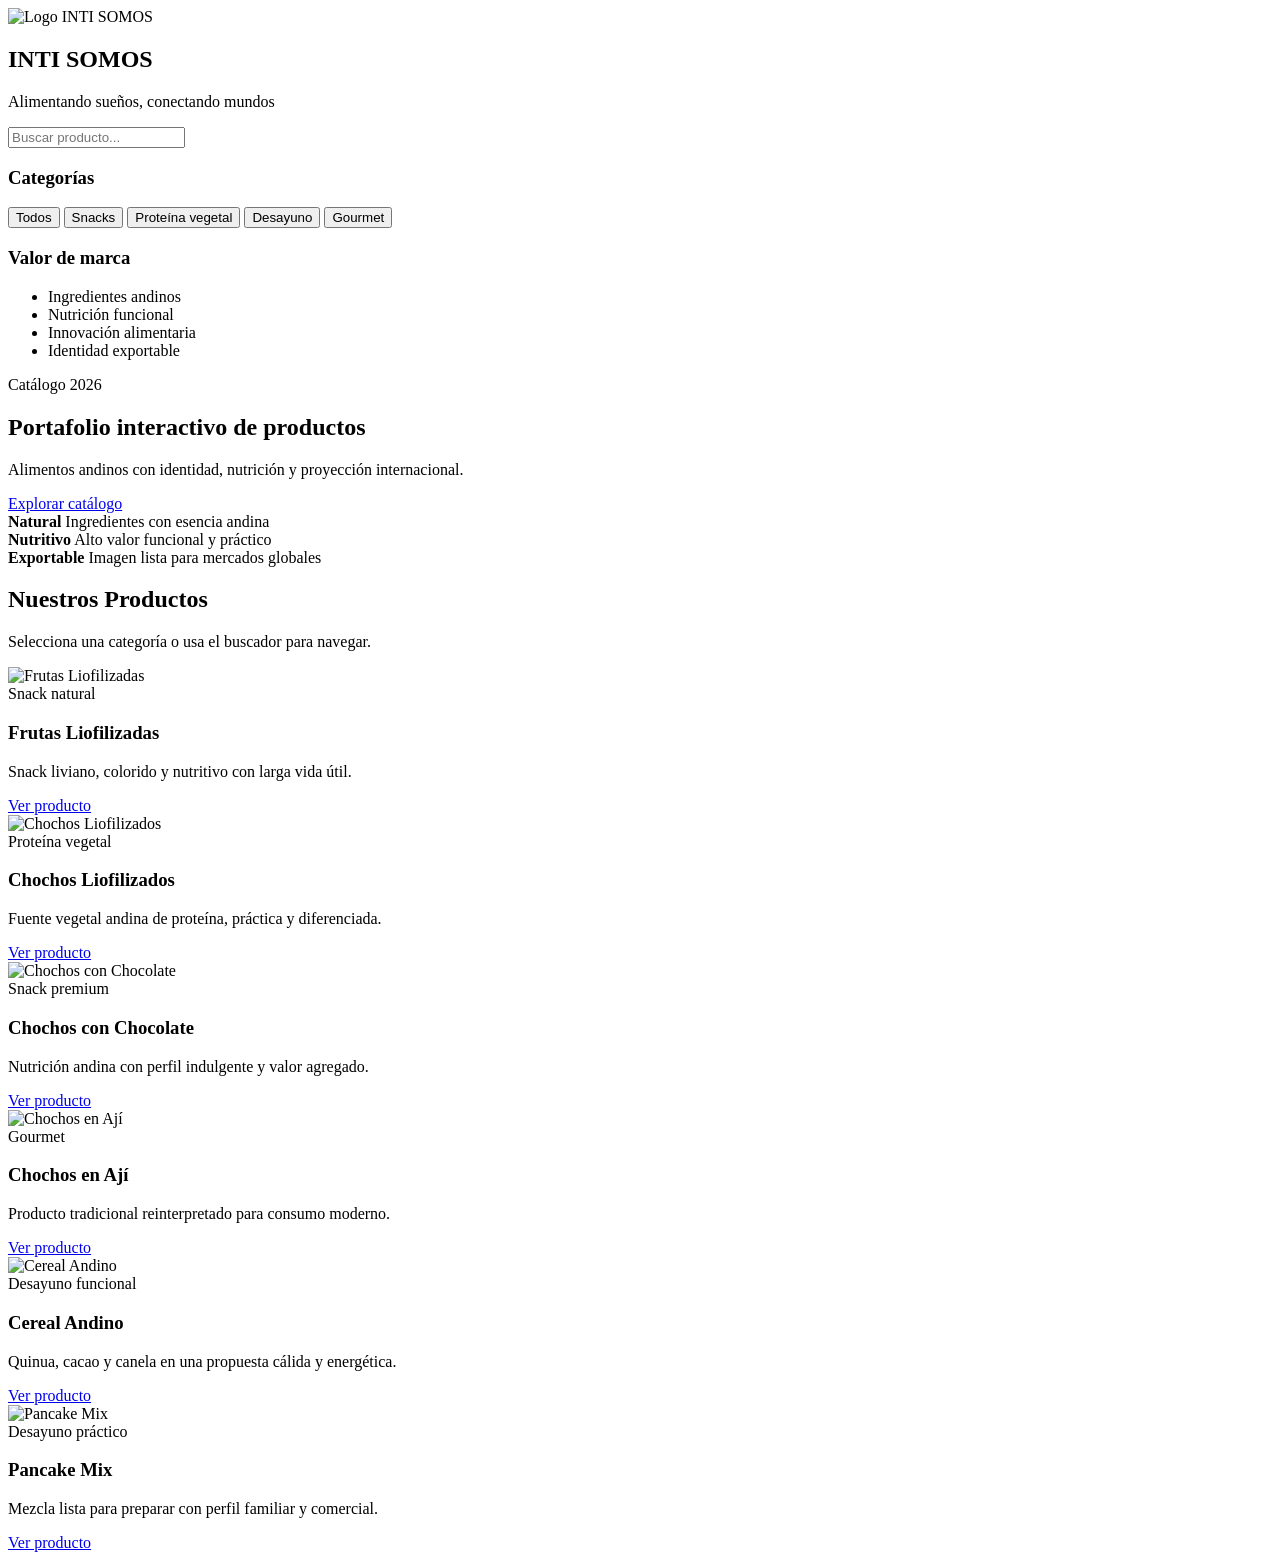
==== productos-html/index.html @ 389ecf9d "Create index.html" ====
<!DOCTYPE html>
<html lang="es">
<head>
  <meta charset="UTF-8" />
  <meta name="viewport" content="width=device-width, initial-scale=1.0" />
  <title>INTI SOMOS | Catálogo Interactivo</title>
  <link rel="stylesheet" href="style.css" />
</head>
<body>
  <div class="layout">

    <aside class="sidebar">
      <div class="brand-block">
        <img src="imagenes/logo.jpg" alt="Logo INTI SOMOS" class="logo" />
        <h1>INTI SOMOS</h1>
        <p class="tagline">Alimentando sueños, conectando mundos</p>
      </div>

      <div class="search-box">
        <input type="text" id="searchInput" placeholder="Buscar producto..." />
      </div>

      <div class="menu-section">
        <h3>Categorías</h3>
        <button class="filter-btn active" data-filter="all">Todos</button>
        <button class="filter-btn" data-filter="snack">Snacks</button>
        <button class="filter-btn" data-filter="proteina">Proteína vegetal</button>
        <button class="filter-btn" data-filter="desayuno">Desayuno</button>
        <button class="filter-btn" data-filter="gourmet">Gourmet</button>
      </div>

      <div class="menu-section">
        <h3>Valor de marca</h3>
        <ul class="brand-values">
          <li>Ingredientes andinos</li>
          <li>Nutrición funcional</li>
          <li>Innovación alimentaria</li>
          <li>Identidad exportable</li>
        </ul>
      </div>
    </aside>

    <main class="main-content">
      <section class="hero">
        <div class="hero-overlay">
          <div class="hero-text">
            <span class="badge">Catálogo 2026</span>
            <h2>Portafolio interactivo de productos</h2>
            <p>
              Alimentos andinos con identidad, nutrición y proyección internacional.
            </p>
            <a href="#productos" class="hero-btn">Explorar catálogo</a>
          </div>
        </div>
      </section>

      <section class="intro-strip">
        <div class="intro-card">
          <strong>Natural</strong>
          <span>Ingredientes con esencia andina</span>
        </div>
        <div class="intro-card">
          <strong>Nutritivo</strong>
          <span>Alto valor funcional y práctico</span>
        </div>
        <div class="intro-card">
          <strong>Exportable</strong>
          <span>Imagen lista para mercados globales</span>
        </div>
      </section>

      <section class="products-section" id="productos">
        <div class="section-header">
          <h2>Nuestros Productos</h2>
          <p>Selecciona una categoría o usa el buscador para navegar.</p>
        </div>

        <div class="products" id="productGrid">

          <article class="card" data-category="snack" data-name="frutas liofilizadas fruta snack natural">
            <img src="imagenes/fruta.jpg" alt="Frutas Liofilizadas">
            <div class="card-content">
              <span class="card-label">Snack natural</span>
              <h3>Frutas Liofilizadas</h3>
              <p>Snack liviano, colorido y nutritivo con larga vida útil.</p>
              <a href="productos-html/frutas-liofilizadas.html">Ver producto</a>
            </div>
          </article>

          <article class="card" data-category="proteina" data-name="chochos liofilizados lupin proteína vegetal">
            <img src="imagenes/lupin.jpg" alt="Chochos Liofilizados">
            <div class="card-content">
              <span class="card-label">Proteína vegetal</span>
              <h3>Chochos Liofilizados</h3>
              <p>Fuente vegetal andina de proteína, práctica y diferenciada.</p>
              <a href="productos-html/chochos-liofilizados.html">Ver producto</a>
            </div>
          </article>

          <article class="card" data-category="snack" data-name="chochos chocolate snack premium cacao">
            <img src="imagenes/chocolate.jpg" alt="Chochos con Chocolate">
            <div class="card-content">
              <span class="card-label">Snack premium</span>
              <h3>Chochos con Chocolate</h3>
              <p>Nutrición andina con perfil indulgente y valor agregado.</p>
              <a href="productos-html/chochos-chocolate.html">Ver producto</a>
            </div>
          </article>

          <article class="card" data-category="gourmet" data-name="chochos aji spaicy gourmet conserva">
            <img src="imagenes/spaicy.jpg" alt="Chochos en Ají">
            <div class="card-content">
              <span class="card-label">Gourmet</span>
              <h3>Chochos en Ají</h3>
              <p>Producto tradicional reinterpretado para consumo moderno.</p>
              <a href="productos-html/chochos-aji.html">Ver producto</a>
            </div>
          </article>

          <article class="card" data-category="desayuno" data-name="cereal andino desayuno quinua chocolate canela">
            <img src="imagenes/CEREAL.jpg" alt="Cereal Andino">
            <div class="card-content">
              <span class="card-label">Desayuno funcional</span>
              <h3>Cereal Andino</h3>
              <p>Quinua, cacao y canela en una propuesta cálida y energética.</p>
              <a href="productos-html/cereal-andino.html">Ver producto</a>
            </div>
          </article>

          <article class="card" data-category="desayuno" data-name="pancake mix pancak desayuno chocolate chips">
            <img src="imagenes/pancak.jpg" alt="Pancake Mix">
            <div class="card-content">
              <span class="card-label">Desayuno práctico</span>
              <h3>Pancake Mix</h3>
              <p>Mezcla lista para preparar con perfil familiar y comercial.</p>
              <a href="productos-html/pancake-mix.html">Ver producto</a>
            </div>
          </article>

        </div>
      </section>
    </main>
  </div>

  <script src="script.js"></script>
</body>
</html>
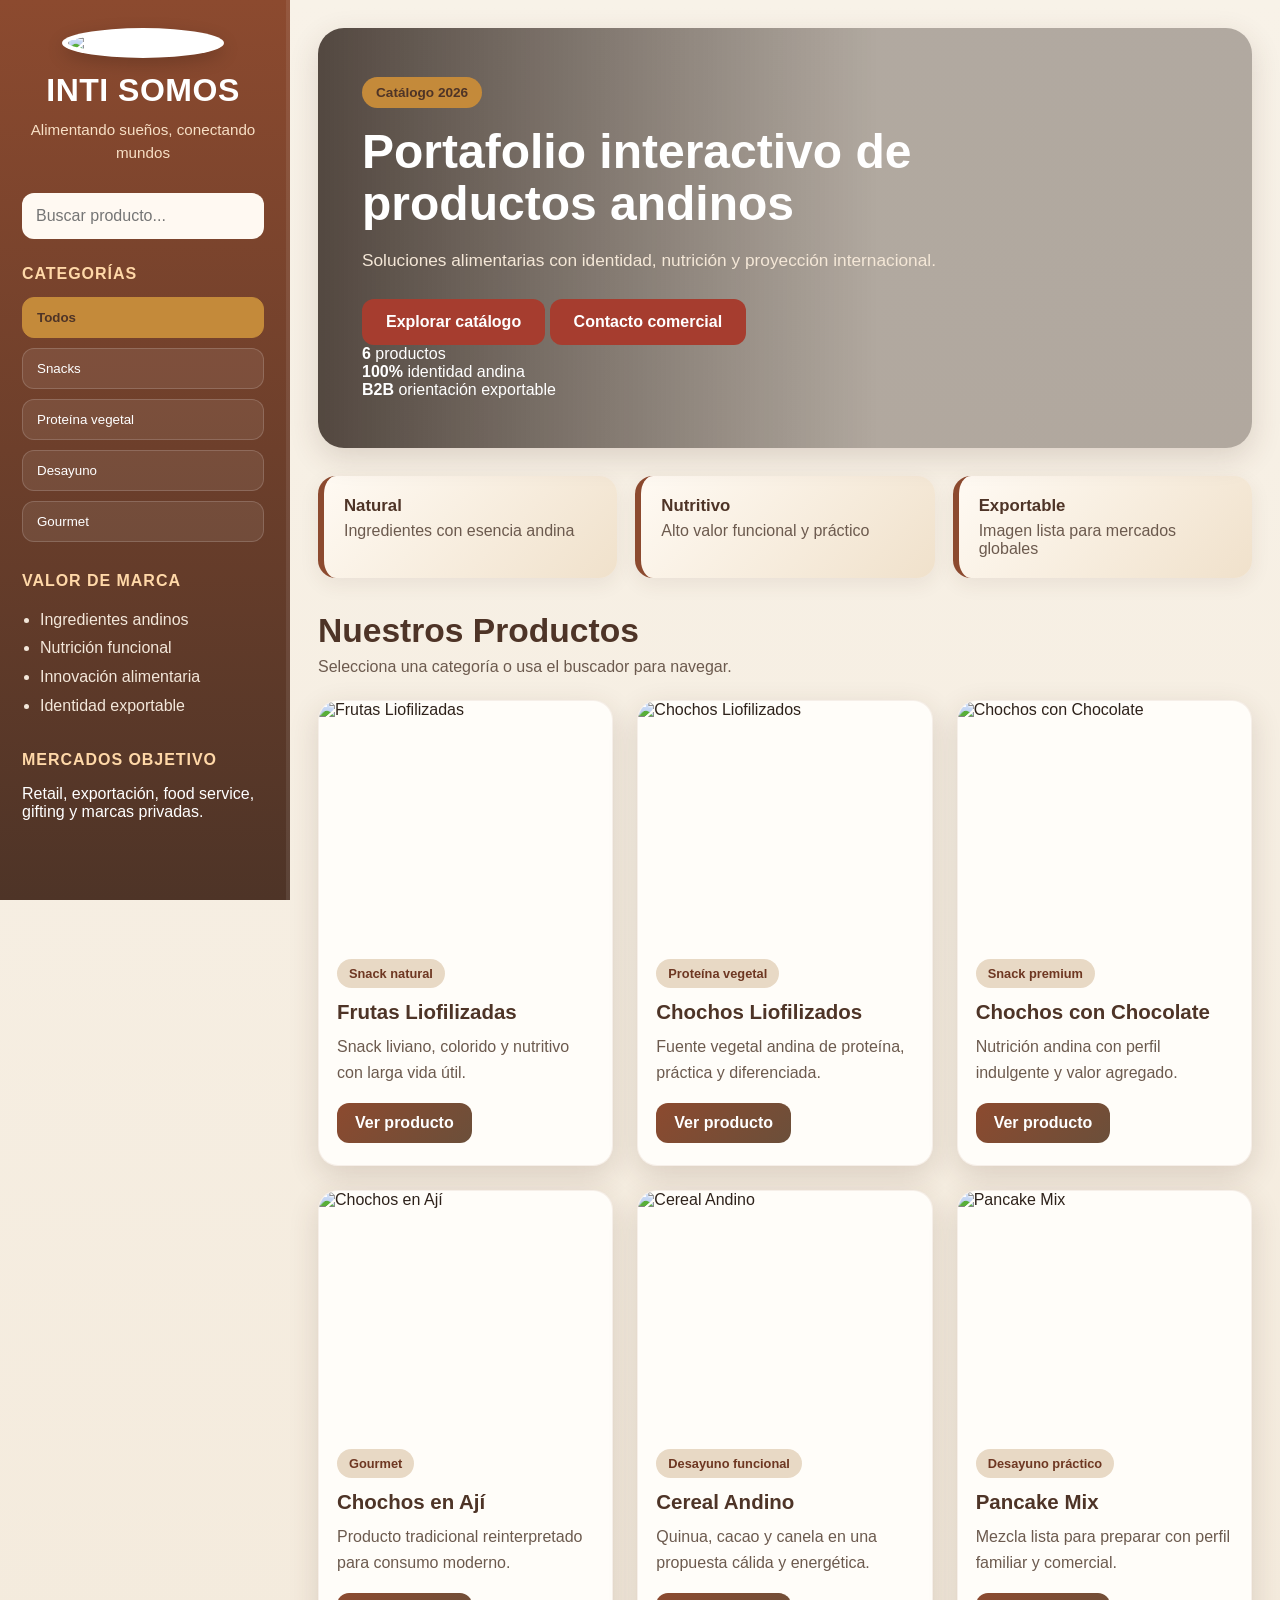
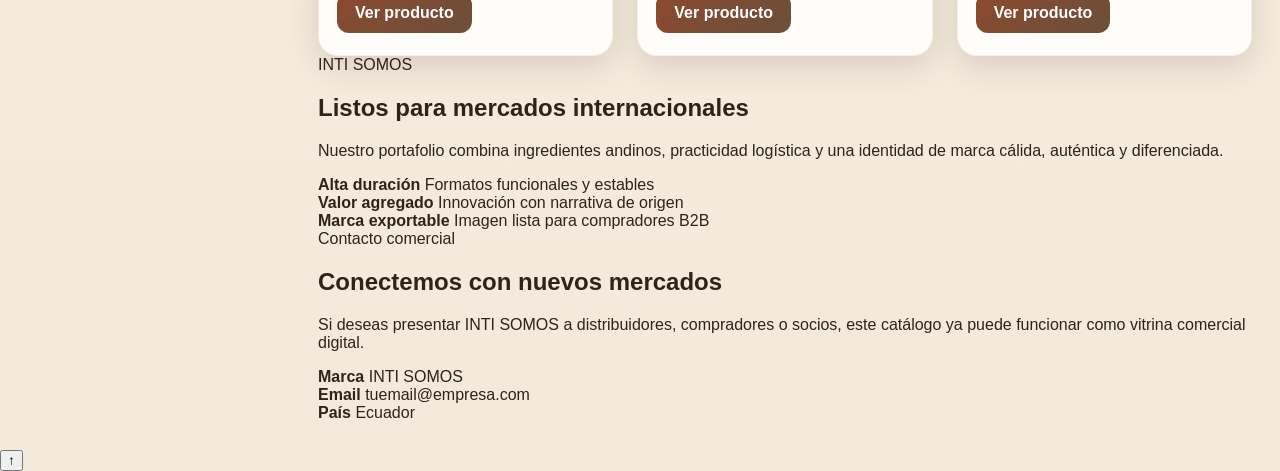
==== commit 263381f7: "Update index.html" ====
--- a/productos-html/index.html
+++ b/productos-html/index.html
@@ -38,6 +38,11 @@
           <li>Identidad exportable</li>
         </ul>
       </div>
+
+      <div class="menu-section sidebar-highlight">
+        <h3>Mercados objetivo</h3>
+        <p>Retail, exportación, food service, gifting y marcas privadas.</p>
+      </div>
     </aside>
 
     <main class="main-content">
@@ -45,11 +50,30 @@
         <div class="hero-overlay">
           <div class="hero-text">
             <span class="badge">Catálogo 2026</span>
-            <h2>Portafolio interactivo de productos</h2>
+            <h2>Portafolio interactivo de productos andinos</h2>
             <p>
-              Alimentos andinos con identidad, nutrición y proyección internacional.
+              Soluciones alimentarias con identidad, nutrición y proyección internacional.
             </p>
-            <a href="#productos" class="hero-btn">Explorar catálogo</a>
+
+            <div class="hero-actions">
+              <a href="#productos" class="hero-btn">Explorar catálogo</a>
+              <a href="#contacto" class="hero-btn secondary">Contacto comercial</a>
+            </div>
+
+            <div class="hero-stats">
+              <div class="stat-box">
+                <strong>6</strong>
+                <span>productos</span>
+              </div>
+              <div class="stat-box">
+                <strong>100%</strong>
+                <span>identidad andina</span>
+              </div>
+              <div class="stat-box">
+                <strong>B2B</strong>
+                <span>orientación exportable</span>
+              </div>
+            </div>
           </div>
         </div>
       </section>
@@ -139,8 +163,65 @@
 
         </div>
       </section>
+
+      <section class="export-section">
+        <div class="export-card">
+          <span class="mini-badge">INTI SOMOS</span>
+          <h2>Listos para mercados internacionales</h2>
+          <p>
+            Nuestro portafolio combina ingredientes andinos, practicidad logística
+            y una identidad de marca cálida, auténtica y diferenciada.
+          </p>
+
+          <div class="export-grid">
+            <div class="export-item">
+              <strong>Alta duración</strong>
+              <span>Formatos funcionales y estables</span>
+            </div>
+            <div class="export-item">
+              <strong>Valor agregado</strong>
+              <span>Innovación con narrativa de origen</span>
+            </div>
+            <div class="export-item">
+              <strong>Marca exportable</strong>
+              <span>Imagen lista para compradores B2B</span>
+            </div>
+          </div>
+        </div>
+      </section>
+
+      <section class="contact-section" id="contacto">
+        <div class="contact-card">
+          <div>
+            <span class="mini-badge">Contacto comercial</span>
+            <h2>Conectemos con nuevos mercados</h2>
+            <p>
+              Si deseas presentar INTI SOMOS a distribuidores, compradores o socios,
+              este catálogo ya puede funcionar como vitrina comercial digital.
+            </p>
+          </div>
+
+          <div class="contact-info">
+            <div class="contact-item">
+              <strong>Marca</strong>
+              <span>INTI SOMOS</span>
+            </div>
+            <div class="contact-item">
+              <strong>Email</strong>
+              <span>tuemail@empresa.com</span>
+            </div>
+            <div class="contact-item">
+              <strong>País</strong>
+              <span>Ecuador</span>
+            </div>
+          </div>
+        </div>
+      </section>
+
     </main>
   </div>
+
+  <button id="scrollTopBtn" class="scroll-top-btn" aria-label="Volver arriba">↑</button>
 
   <script src="script.js"></script>
 </body>
--- a/productos-html/style.css
+++ b/productos-html/style.css
@@ -0,0 +1,358 @@
+:root {
+  --terracota: #8C4A2F;
+  --terracota-dark: #6E3722;
+  --chocolate: #4E3427;
+  --cacao: #6B4F3A;
+  --arena: #E8D9C5;
+  --crema: #F7F1E8;
+  --oliva: #7A8450;
+  --mostaza: #C48A3A;
+  --arcilla: #A63D2F;
+  --blanco: #FFFDF9;
+  --texto: #2E221B;
+  --gris: #6C5A4E;
+  --sombra: 0 10px 30px rgba(78, 52, 39, 0.16);
+  --radio: 18px;
+}
+
+* {
+  box-sizing: border-box;
+}
+
+html {
+  scroll-behavior: smooth;
+}
+
+body {
+  margin: 0;
+  font-family: "Segoe UI", Arial, sans-serif;
+  background: linear-gradient(180deg, #f8f2e8 0%, #f3e9da 100%);
+  color: var(--texto);
+}
+
+.layout {
+  display: grid;
+  grid-template-columns: 290px 1fr;
+  min-height: 100vh;
+}
+
+.sidebar {
+  background: linear-gradient(180deg, var(--terracota) 0%, var(--chocolate) 100%);
+  color: white;
+  padding: 28px 22px;
+  position: sticky;
+  top: 0;
+  height: 100vh;
+  overflow-y: auto;
+  border-right: 4px solid rgba(255,255,255,0.08);
+}
+
+.brand-block {
+  text-align: center;
+  margin-bottom: 28px;
+}
+
+.logo {
+  width: 88px;
+  height: 88px;
+  border-radius: 50%;
+  object-fit: cover;
+  background: white;
+  padding: 6px;
+  margin-bottom: 14px;
+  box-shadow: 0 6px 18px rgba(0,0,0,0.18);
+}
+
+.brand-block h1 {
+  margin: 0;
+  font-size: 2rem;
+  letter-spacing: 0.5px;
+}
+
+.tagline {
+  font-size: 0.95rem;
+  color: #f7dfc5;
+  line-height: 1.5;
+  margin-top: 10px;
+}
+
+.search-box {
+  margin: 22px 0 26px;
+}
+
+.search-box input {
+  width: 100%;
+  padding: 14px 14px;
+  border: none;
+  border-radius: 12px;
+  font-size: 1rem;
+  outline: none;
+  background: #fff9f2;
+  color: var(--texto);
+}
+
+.menu-section {
+  margin-bottom: 30px;
+}
+
+.menu-section h3 {
+  margin-bottom: 14px;
+  font-size: 1rem;
+  color: #ffd8a8;
+  text-transform: uppercase;
+  letter-spacing: 0.06em;
+}
+
+.filter-btn {
+  width: 100%;
+  display: block;
+  margin-bottom: 10px;
+  padding: 12px 14px;
+  border: 1px solid rgba(255,255,255,0.16);
+  background: rgba(255,255,255,0.08);
+  color: white;
+  border-radius: 12px;
+  cursor: pointer;
+  text-align: left;
+  transition: all 0.25s ease;
+}
+
+.filter-btn:hover,
+.filter-btn.active {
+  background: var(--mostaza);
+  color: var(--chocolate);
+  border-color: var(--mostaza);
+  font-weight: 700;
+}
+
+.brand-values {
+  padding-left: 18px;
+  color: #f3e7da;
+  line-height: 1.8;
+}
+
+.main-content {
+  padding: 28px;
+}
+
+.hero {
+  position: relative;
+  min-height: 420px;
+  border-radius: 26px;
+  overflow: hidden;
+  background:
+    linear-gradient(90deg, rgba(46, 34, 27, 0.82) 0%, rgba(46, 34, 27, 0.35) 60%),
+    url("imagenes/fruta.jpg") center/cover no-repeat;
+  box-shadow: var(--sombra);
+}
+
+.hero-overlay {
+  display: flex;
+  align-items: center;
+  min-height: 420px;
+  padding: 44px;
+}
+
+.hero-text {
+  max-width: 580px;
+  color: white;
+}
+
+.badge {
+  display: inline-block;
+  background: var(--mostaza);
+  color: var(--chocolate);
+  padding: 8px 14px;
+  border-radius: 999px;
+  font-size: 0.85rem;
+  font-weight: 700;
+  margin-bottom: 18px;
+}
+
+.hero-text h2 {
+  margin: 0 0 16px;
+  font-size: 3rem;
+  line-height: 1.08;
+}
+
+.hero-text p {
+  margin: 0 0 24px;
+  font-size: 1.08rem;
+  line-height: 1.7;
+  color: #f4e7d7;
+}
+
+.hero-btn {
+  display: inline-block;
+  background: var(--arcilla);
+  color: white;
+  text-decoration: none;
+  padding: 14px 24px;
+  border-radius: 12px;
+  font-weight: 700;
+  transition: transform 0.2s ease, background 0.2s ease;
+}
+
+.hero-btn:hover {
+  background: #8d2f24;
+  transform: translateY(-2px);
+}
+
+.intro-strip {
+  display: grid;
+  grid-template-columns: repeat(3, 1fr);
+  gap: 18px;
+  margin: 28px 0 10px;
+}
+
+.intro-card {
+  background: linear-gradient(135deg, #fffaf3, #f0e1cb);
+  border-left: 6px solid var(--terracota);
+  border-radius: 18px;
+  padding: 20px;
+  box-shadow: 0 6px 20px rgba(78, 52, 39, 0.08);
+}
+
+.intro-card strong {
+  display: block;
+  margin-bottom: 6px;
+  color: var(--chocolate);
+  font-size: 1.05rem;
+}
+
+.intro-card span {
+  color: var(--gris);
+}
+
+.products-section {
+  margin-top: 34px;
+}
+
+.section-header h2 {
+  margin: 0;
+  font-size: 2.1rem;
+  color: var(--chocolate);
+}
+
+.section-header p {
+  margin: 8px 0 24px;
+  color: var(--gris);
+  font-size: 1rem;
+}
+
+.products {
+  display: grid;
+  grid-template-columns: repeat(auto-fit, minmax(260px, 1fr));
+  gap: 24px;
+}
+
+.card {
+  background: var(--blanco);
+  border-radius: 20px;
+  overflow: hidden;
+  box-shadow: var(--sombra);
+  transition: transform 0.25s ease, box-shadow 0.25s ease;
+  position: relative;
+  border: 1px solid rgba(140, 74, 47, 0.08);
+}
+
+.card:hover {
+  transform: translateY(-8px);
+  box-shadow: 0 18px 35px rgba(78, 52, 39, 0.22);
+}
+
+.card img {
+  width: 100%;
+  height: 240px;
+  object-fit: cover;
+  display: block;
+}
+
+.card-content {
+  padding: 18px 18px 22px;
+}
+
+.card-label {
+  display: inline-block;
+  background: var(--arena);
+  color: var(--terracota-dark);
+  font-size: 0.8rem;
+  font-weight: 700;
+  padding: 7px 12px;
+  border-radius: 999px;
+  margin-bottom: 12px;
+}
+
+.card h3 {
+  margin: 0 0 10px;
+  color: var(--chocolate);
+  font-size: 1.28rem;
+}
+
+.card p {
+  margin: 0 0 18px;
+  color: var(--gris);
+  line-height: 1.6;
+}
+
+.card a {
+  display: inline-block;
+  text-decoration: none;
+  background: linear-gradient(135deg, var(--terracota), var(--cacao));
+  color: white;
+  padding: 11px 18px;
+  border-radius: 12px;
+  font-weight: 700;
+  transition: opacity 0.2s ease, transform 0.2s ease;
+}
+
+.card a:hover {
+  opacity: 0.92;
+  transform: translateY(-1px);
+}
+
+.hidden {
+  display: none !important;
+}
+
+@media (max-width: 980px) {
+  .layout {
+    grid-template-columns: 1fr;
+  }
+
+  .sidebar {
+    position: relative;
+    height: auto;
+  }
+
+  .main-content {
+    padding: 18px;
+  }
+
+  .hero,
+  .hero-overlay {
+    min-height: 340px;
+  }
+
+  .hero-text h2 {
+    font-size: 2.2rem;
+  }
+
+  .intro-strip {
+    grid-template-columns: 1fr;
+  }
+}
+
+@media (max-width: 640px) {
+  .hero-text h2 {
+    font-size: 1.8rem;
+  }
+
+  .hero-text p {
+    font-size: 0.98rem;
+  }
+
+  .section-header h2 {
+    font-size: 1.6rem;
+  }
+}
